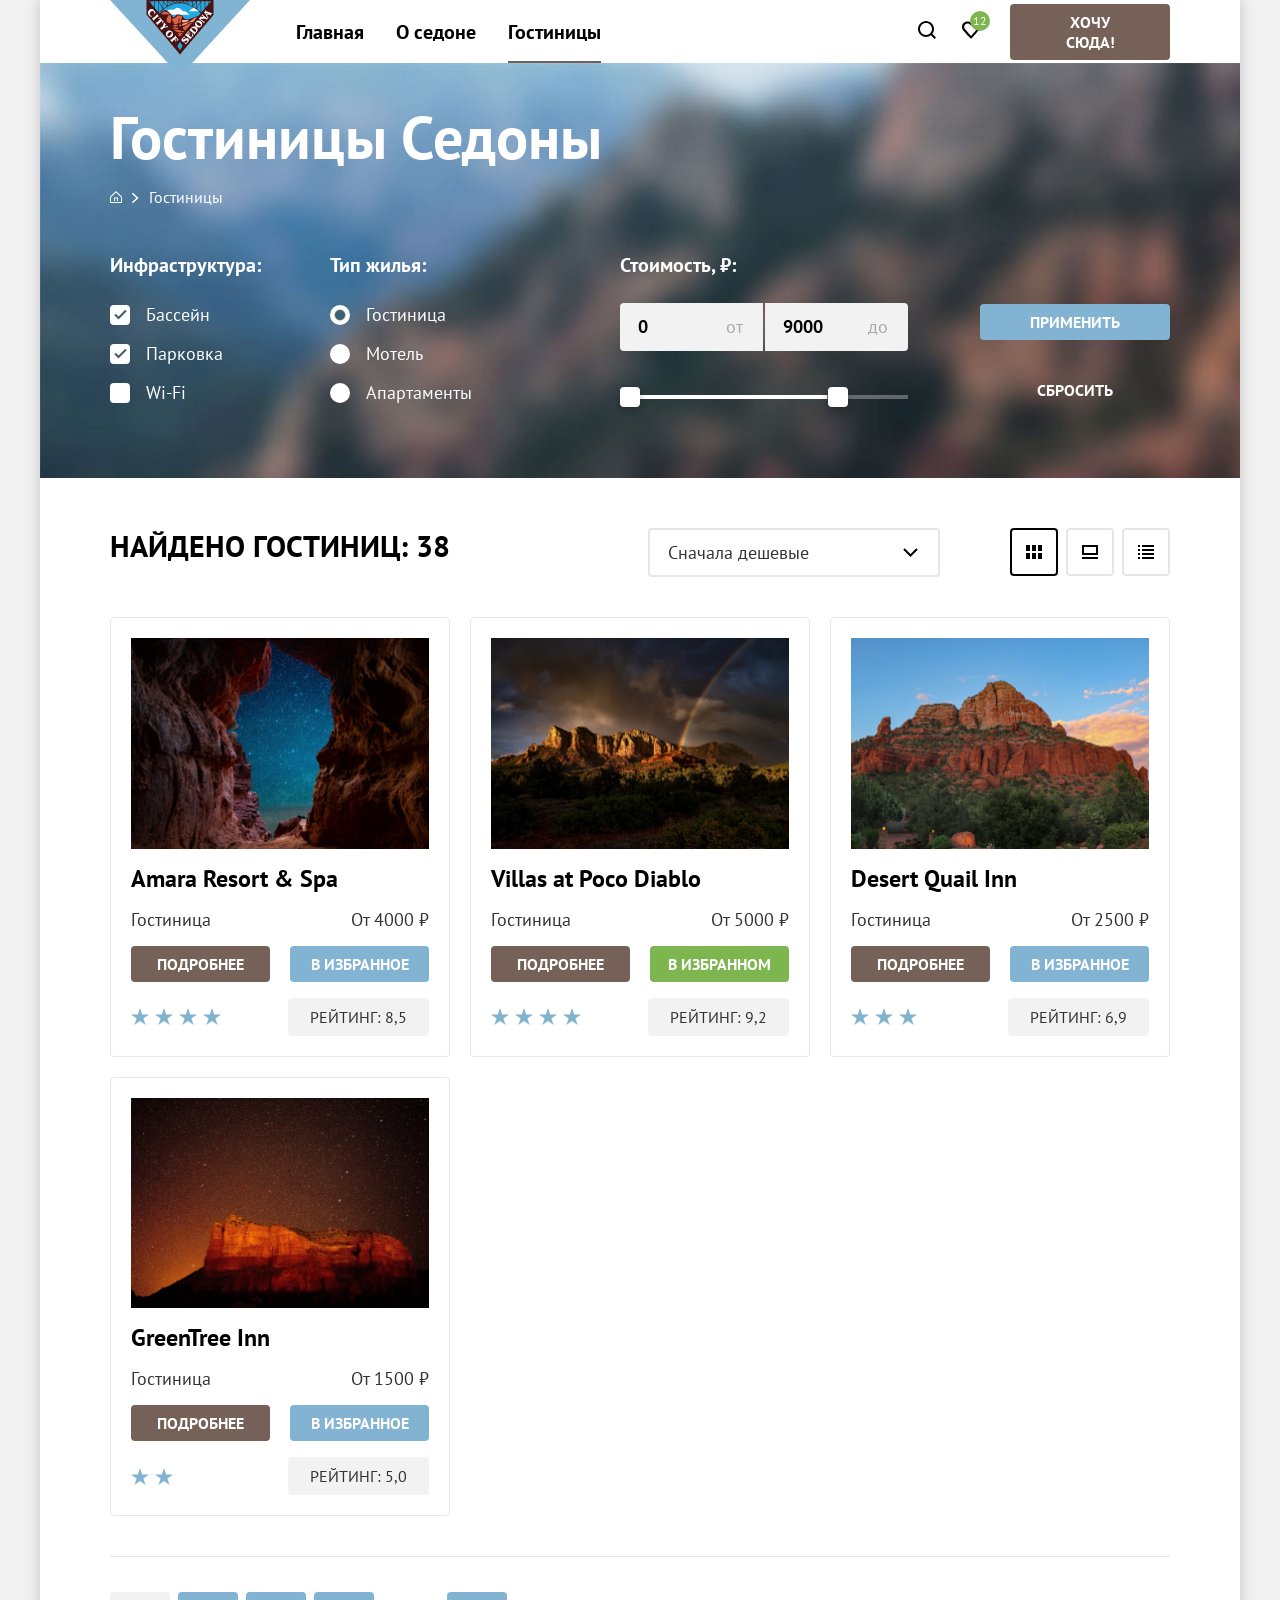
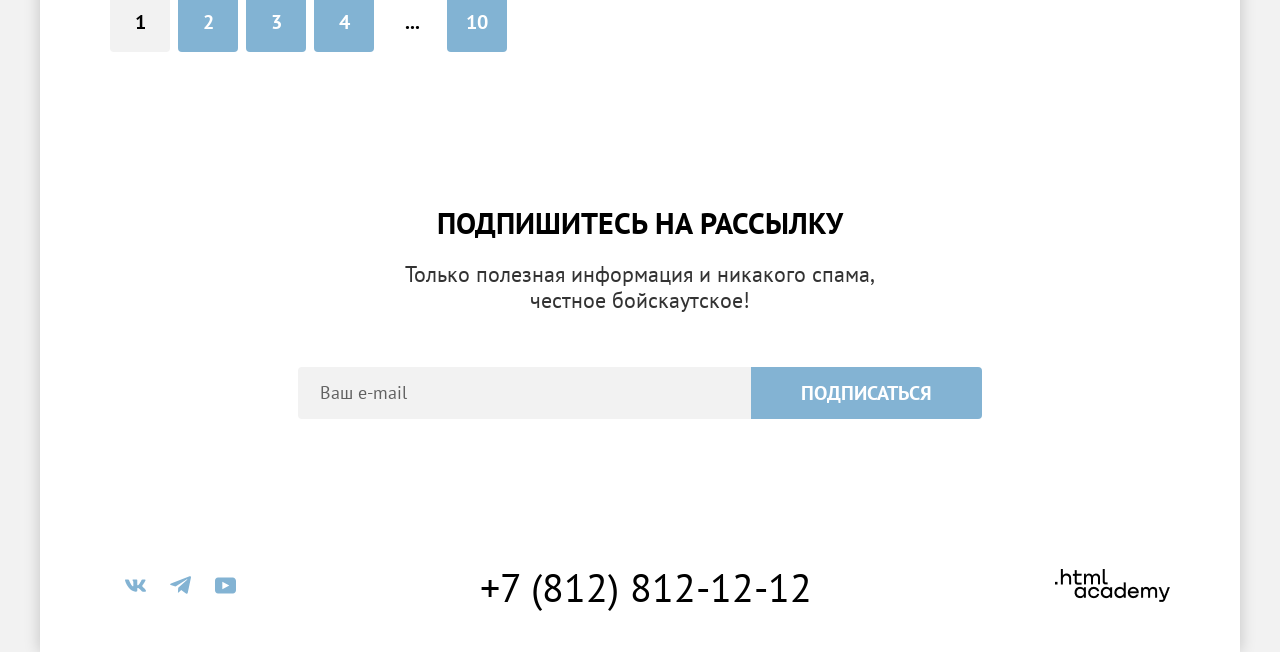
==== catalog.html @ d076a075 "Merge pull request #1 from Morzpx/master" ====
<!DOCTYPE html>
<html lang="ru">
<head>
    <meta charset="utf-8">
    <link rel="stylesheet" href="assets/css/main.css">
    <link rel="stylesheet" href="assets/css/pages/catalog.css">
    <link rel="apple-touch-icon" sizes="57x57" href="assets/images/favicon/apple-icon-57x57.png">
    <link rel="apple-touch-icon" sizes="60x60" href="assets/images/favicon/apple-icon-60x60.png">
    <link rel="apple-touch-icon" sizes="72x72" href="assets/images/favicon/apple-icon-72x72.png">
    <link rel="apple-touch-icon" sizes="76x76" href="assets/images/favicon/apple-icon-76x76.png">
    <link rel="apple-touch-icon" sizes="114x114" href="assets/images/favicon/apple-icon-114x114.png">
    <link rel="apple-touch-icon" sizes="120x120" href="assets/images/favicon/apple-icon-120x120.png">
    <link rel="apple-touch-icon" sizes="144x144" href="assets/images/favicon/apple-icon-144x144.png">
    <link rel="apple-touch-icon" sizes="152x152" href="assets/images/favicon/apple-icon-152x152.png">
    <link rel="apple-touch-icon" sizes="180x180" href="assets/images/favicon/apple-icon-180x180.png">
    <link rel="icon" type="image/png" sizes="192x192" href="assets/images/favicon/android-icon-192x192.png">
    <link rel="icon" type="image/png" sizes="32x32" href="assets/images/favicon/favicon-32x32.png">
    <link rel="icon" type="image/png" sizes="96x96" href="assets/images/favicon/favicon-96x96.png">
    <link rel="icon" type="image/png" sizes="16x16" href="assets/images/favicon/favicon-16x16.png">
    <link rel="icon" href="assets/images/favicon/favicon.ico" sizes="any">
    <link rel="manifest" href="assets/images/favicon/manifest.json">
    <meta name="msapplication-TileColor" content="#ffffff">
    <meta name="msapplication-config" content="assets/images/favicon/browserconfig.xml">
    <meta name="msapplication-TileImage" content="assets/images/favicon/ms-icon-144x144.png">
    <meta name="theme-color" content="#ffffff">
    <title>HTML Academy: Седона — Гостиницы</title>
</head>
<body>


<div class="global-wrapper">
    <header data-test="header">
        <div class="top-menu">
            <a class="top-menu__logo" href="index.html">
                <img src="assets/images/logo.png" alt="Логотип Седона">
            </a>
            <nav class="menu__list">
                <a href="index.html" class="menu__list-item">Главная</a>
                <a href="#" class="menu__list-item">О седоне</a>
                <a href="catalog.html" class="menu__list-item is-active">Гостиницы</a>
            </nav>
            <div class="top-menu__action">
                <div class="top-menu__action-items">
                    <div class="top-menu__action-search action-button">
                        <svg class="icon">
                            <use xlink:href="#search"></use>
                        </svg>
                    </div>
                    <div class="top-menu__action-favorite action-button">
                        <div class="favorite-count">12</div>
                        <svg class="icon">
                            <use xlink:href="#heart"></use>
                        </svg>
                    </div>
                </div>

                <label class="button top-menu__action-button" for="search-modal">Хочу сюда!</label>
            </div>
        </div>
    </header>

    <main class="catalog">
        <div class="inner-header">
            <h1 class="title h2">Гостиницы Седоны</h1>
            <ul class="breadcrumbs">
                <li class="breadcrumbs__item">
                    <a class="breadcrumbs__link" href="index.html">
                        <svg class="icon">
                            <use xlink:href="#home"></use>
                        </svg>
                    </a>
                </li>
                <li class="breadcrumbs__item">
                    <span class="breadcrumbs__current">Гостиницы</span>
                </li>
            </ul>
            <form class="catalog__filter" action="#" method="get" data-test="filter">
                <fieldset class="filter__group">
                    <legend class="filter__title">Инфраструктура:</legend>
                    <ul class="filter__list">
                        <li class="filter__item">
                            <label class="control">
                                <input class="control__input" type="checkbox" name="infrastructure" value="pool" checked>
                                <span class="control__label">Бассейн</span>
                            </label>
                        </li>
                        <li class="filter__item">
                            <label class="control">
                                <input class="control__input" type="checkbox" name="infrastructure" value="parking" checked>
                                <span class="control__label">Парковка</span>
                            </label>
                        </li>
                        <li class="filter__item">
                            <label class="control">
                                <input class="control__input" type="checkbox" name="infrastructure" value="wifi">
                                <span class="control__label">Wi-Fi</span>
                            </label>
                        </li>
                    </ul>
                </fieldset>
                <fieldset class="filter__group">
                    <legend class="filter__title">Тип жилья:</legend>
                    <ul class="filter__list">
                        <li class="filter__item">
                            <label class="control">
                                <input class="control__input" type="radio" name="housing" value="hotel" checked>
                                <span class="control__label">Гостиница</span>
                            </label>
                        </li>
                        <li class="filter__item">
                            <label class="control">
                                <input class="control__input" type="radio" name="housing" value="motel">
                                <span class="control__label">Мотель</span>
                            </label>
                        </li>
                        <li class="filter__item">
                            <label class="control">
                                <input class="control__input" type="radio" name="housing" value="apartment">
                                <span class="control__label">Апартаменты</span>
                            </label>
                        </li>
                    </ul>
                </fieldset>

                <fieldset class="filter__group filter__group--price">
                    <legend class="filter__title">Стоимость, ₽:</legend>
                    <div class="price">
                        <label class="price__field">
                            <input class="price__input" type="number" name="price-min" value="0" aria-label="Минимальная цена">
                            <span class="price__unit">от</span>
                        </label>
                        <label class="price__field">
                            <input class="price__input" type="number" name="price-max" value="9000" aria-label="Максимальная цена">
                            <span class="price__unit">до</span>
                        </label>
                    </div>
                    <div class="range">
                        <div class="range__scale">
                            <div class="range__bar"></div>
                        </div>
                        <button class="range__toggle range__toggle--min" type="button" aria-label="Минимальная цена"></button>
                        <button class="range__toggle range__toggle--max" type="button" aria-label="Максимальная цена"></button>
                    </div>
                </fieldset>

                <div class="filter__buttons">
                    <button class="button filter__submit" type="submit">Применить</button>
                    <button class="button filter__reset" type="reset">Сбросить</button>
                </div>
            </form>
        </div>

        <div class="catalog__content">
            <div class="catalog__sorting">
                <h2 class="catalog__total">Найдено гостиниц: 38</h2>

                <select class="sorting__select" name="sort" aria-label="Сортировка гостиниц">
                    <option value="cheap" selected>Сначала дешевые</option>
                    <option value="expensive">Сначала дорогие</option>
                </select>

                <div class="view-modes">
                    <a class="view-modes__link is-active" href="#" aria-label="Плиткой">
                        <svg class="icon">
                            <use xlink:href="#view-grid"></use>
                        </svg>
                    </a>
                    <a class="view-modes__link" href="#" aria-label="Крупными карточками">
                        <svg class="icon">
                            <use xlink:href="#view-card"></use>
                        </svg>
                    </a>
                    <a class="view-modes__link" href="#" aria-label="Списком">
                        <svg class="icon">
                            <use xlink:href="#view-list"></use>
                        </svg>
                    </a>
                </div>
            </div>
            <div class="catalog__grid" data-test="catalog">
                <div class="hotel-card">
                    <a class="hotel-card__image" href="#">
                        <img src="assets/images/hotel-1.jpg" width="300" height="212" alt="Amara Resort &amp; Spa">
                    </a>
                    <a class="hotel-card__title" href="#">Amara Resort &amp; Spa</a>
                    <div class="hotel-card__row">
                        <span class="hotel-card__type">Гостиница</span>
                        <span class="hotel-card__price">От 4000 ₽</span>
                    </div>
                    <div class="hotel-card__row hotel-card__row--buttons">
                        <a class="button hotel-card__more" href="#">Подробнее</a>
                        <a class="button hotel-card__favorite" href="#">В избранное</a>
                    </div>
                    <div class="hotel-card__row">
                        <div class="stars">
                            <svg class="icon"><use xlink:href="#star"></use></svg>
                            <svg class="icon"><use xlink:href="#star"></use></svg>
                            <svg class="icon"><use xlink:href="#star"></use></svg>
                            <svg class="icon"><use xlink:href="#star"></use></svg>
                        </div>
                        <div class="hotel-card__rating">Рейтинг: 8,5</div>
                    </div>
                </div>

                <div class="hotel-card">
                    <a class="hotel-card__image" href="#">
                        <img src="assets/images/hotel-2.jpg" width="300" height="212" alt="Villas at Poco Diablo">
                    </a>
                    <a class="hotel-card__title" href="#">Villas at Poco Diablo</a>
                    <div class="hotel-card__row">
                        <span class="hotel-card__type">Гостиница</span>
                        <span class="hotel-card__price">От 5000 ₽</span>
                    </div>
                    <div class="hotel-card__row hotel-card__row--buttons">
                        <a class="button hotel-card__more" href="#">Подробнее</a>
                        <a class="button hotel-card__favorite is-active" href="#">В избранном</a>
                    </div>
                    <div class="hotel-card__row">
                        <div class="stars">
                            <svg class="icon"><use xlink:href="#star"></use></svg>
                            <svg class="icon"><use xlink:href="#star"></use></svg>
                            <svg class="icon"><use xlink:href="#star"></use></svg>
                            <svg class="icon"><use xlink:href="#star"></use></svg>
                        </div>
                        <div class="hotel-card__rating">Рейтинг: 9,2</div>
                    </div>
                </div>

                <div class="hotel-card">
                    <a class="hotel-card__image" href="#">
                        <img src="assets/images/hotel-3.jpg" width="300" height="212" alt="Desert Quail Inn">
                    </a>
                    <a class="hotel-card__title" href="#">Desert Quail Inn</a>
                    <div class="hotel-card__row">
                        <span class="hotel-card__type">Гостиница</span>
                        <span class="hotel-card__price">От 2500 ₽</span>
                    </div>
                    <div class="hotel-card__row hotel-card__row--buttons">
                        <a class="button hotel-card__more" href="#">Подробнее</a>
                        <a class="button hotel-card__favorite" href="#">В избранное</a>
                    </div>
                    <div class="hotel-card__row">
                        <div class="stars">
                            <svg class="icon"><use xlink:href="#star"></use></svg>
                            <svg class="icon"><use xlink:href="#star"></use></svg>
                            <svg class="icon"><use xlink:href="#star"></use></svg>
                        </div>
                        <div class="hotel-card__rating">Рейтинг: 6,9</div>
                    </div>
                </div>

                <div class="hotel-card">
                    <a class="hotel-card__image" href="#">
                        <img src="assets/images/hotel-4.jpg" width="300" height="212" alt="GreenTree Inn">
                    </a>
                    <a class="hotel-card__title" href="#">GreenTree Inn</a>
                    <div class="hotel-card__row">
                        <span class="hotel-card__type">Гостиница</span>
                        <span class="hotel-card__price">От 1500 ₽</span>
                    </div>
                    <div class="hotel-card__row hotel-card__row--buttons">
                        <a class="button hotel-card__more" href="#">Подробнее</a>
                        <a class="button hotel-card__favorite" href="#">В избранное</a>
                    </div>
                    <div class="hotel-card__row">
                        <div class="stars">
                            <svg class="icon"><use xlink:href="#star"></use></svg>
                            <svg class="icon"><use xlink:href="#star"></use></svg>
                        </div>
                        <div class="hotel-card__rating">Рейтинг: 5,0</div>
                    </div>
                </div>
            </div>

            <div class="pagination">
                <a class="pagination__link is-active" href="#">1</a>
                <a class="pagination__link" href="#">2</a>
                <a class="pagination__link" href="#">3</a>
                <a class="pagination__link" href="#">4</a>
                <span class="pagination__more">...</span>
                <a class="pagination__link" href="#">10</a>
            </div>
        </div>
    </main>

    <div class="callback-form__container light" data-test="subscribe">
        <div class="p__heading">
            <div class="title h2">Подпишитесь на рассылку</div>
            <div class="sub">Только полезная информация и никакого спама, честное бойскаутское!</div>
        </div>
        <div class="callback-form">
            <form class="form" action="#" method="post">
                <input class="form__input" type="email" name="email" placeholder="Ваш e-mail" aria-label="Ваш e-mail" required>
                <button class="button form__button" type="submit">Подписаться</button>
            </form>
        </div>
    </div>

    <footer class="footer" data-test="footer">
        <div class="socials">
            <a href="https://vk.com/htmlacademy" target="_blank" rel="nofollow" class="socials__link">
                <svg class="icon">
                    <use xlink:href="#vk"></use>
                </svg>
            </a>
            <a href="https://t.me/htmlacademy " target="_blank" rel="nofollow" class="socials__link">
                <svg class="icon">
                    <use xlink:href="#telegram"></use>
                </svg>
            </a>
            <a href="https://www.youtube.com/user/htmlacademyru" target="_blank" rel="nofollow" class="socials__link">
                <svg class="icon">
                    <use xlink:href="#youtube"></use>
                </svg>
            </a>
        </div>
        <div class="phone__box">
            <a href="tel:+78128121212" class="phone">+7 (812) 812-12-12</a>
        </div>

        <a href="https://htmlacademy.ru/" target="_blank" class="logo-htmlAcademy">
            <img src="assets/images/HTMLAcademy.png" alt="HTML Academy">
        </a>
    </footer>
</div>



<svg width="0" height="0" class="hidden">
    <symbol xmlns="http://www.w3.org/2000/svg" viewBox="0 0 18 17" id="heart">
        <path d="M8.9 17C8.6 17 8.3 16.9 8.1 16.6C2.7 10.5 1.4 9.1 1.1 8.7C0.4 7.8 0 6.6 0 5.4C0 2.4 2.4 0 5.5 0C6.8 0 8 0.5 9 1.3C10 0.5 11.3 0 12.5 0C15.5 0 18 2.4 18 5.4C18 6.7 17.5 7.9 16.7 8.8L9.7 16.7C9.5 16.9 9.3 17 8.9 17ZM2.9 7.5C3.2 7.9 6.4 11.5 9 14.4L15.2 7.4C15.7 6.9 15.9 6.2 15.9 5.4C15.9 3.6 14.4 2.1 12.6 2.1C11.6 2.1 10.6 2.6 9.9 3.4C9.6 3.7 9.3 3.8 9 3.8C8.7 3.8 8.4 3.6 8.2 3.4C7.5 2.6 6.5 2.1 5.5 2.1C3.7 2.1 2.2 3.6 2.2 5.4C2.1 6.3 2.5 7 2.9 7.5C2.8 7.5 2.8 7.5 2.9 7.5Z"></path>
    </symbol>
    <symbol xmlns="http://www.w3.org/2000/svg" viewBox="0 0 18 18" id="search">
        <path d="M18 16.5083L14.3 12.8287C15.3 11.5359 16 9.8453 16 7.9558C16 3.58011 12.4 0 8 0C3.6 0 0 3.67956 0 8.05525C0 12.4309 3.6 16.011 8 16.011C9.8 16.011 11.5 15.4144 12.9 14.3204L16.6 18L18 16.5083ZM8 14.0221C4.7 14.0221 2 11.337 2 8.05525C2 4.77348 4.7 2.0884 8 2.0884C11.3 2.0884 14 4.77348 14 8.05525C14 11.337 11.3 14.0221 8 14.0221Z"></path>
    </symbol>
    <symbol xmlns="http://www.w3.org/2000/svg" viewBox="0 0 24 14" id="vk">
        <path fill-rule="evenodd" clip-rule="evenodd" d="M23.45 0.948C23.616 0.402 23.45 0 22.655 0H20.03C19.362 0 19.054 0.347 18.887 0.73C18.887 0.73 17.552 3.926 15.661 6.002C15.049 6.604 14.771 6.795 14.437 6.795C14.27 6.795 14.019 6.604 14.019 6.057V0.948C14.019 0.292 13.835 0 13.279 0H9.151C8.734 0 8.483 0.304 8.483 0.593C8.483 1.214 9.429 1.358 9.526 3.106V6.904C9.526 7.737 9.373 7.888 9.039 7.888C8.149 7.888 5.984 4.677 4.699 1.003C4.45 0.288 4.198 0 3.527 0H0.9C0.15 0 0 0.347 0 0.73C0 1.412 0.89 4.8 4.145 9.281C6.315 12.341 9.37 14 12.153 14C13.822 14 14.028 13.632 14.028 12.997V10.684C14.028 9.947 14.186 9.8 14.715 9.8C15.105 9.8 15.772 9.992 17.33 11.467C19.11 13.216 19.403 14 20.405 14H23.03C23.78 14 24.156 13.632 23.94 12.904C23.702 12.18 22.852 11.129 21.725 9.882C21.113 9.172 20.195 8.407 19.916 8.024C19.527 7.533 19.638 7.314 19.916 6.877C19.916 6.877 23.116 2.451 23.449 0.948H23.45Z"></path>
    </symbol>
    <symbol xmlns="http://www.w3.org/2000/svg" viewBox="0 0 18 16" id="telegram">
        <path d="M16.785 0.0992597L0.840489 6.24776C-0.247661 6.68481 -0.241365 7.29184 0.640845 7.56253L4.73445 8.83953L14.2058 2.8637C14.6537 2.59121 15.0629 2.7378 14.7265 3.03636L7.05283 9.96185H7.05103L7.05283 9.96275L6.77045 14.1823C7.18413 14.1823 7.36669 13.9925 7.59871 13.7686L9.58705 11.8351L13.7229 14.89C14.4855 15.31 15.0332 15.0941 15.2229 14.1841L17.9379 1.38885C18.2158 0.274623 17.5126 -0.229883 16.785 0.0992597Z"></path>
    </symbol>
    <symbol xmlns="http://www.w3.org/2000/svg" viewBox="0 0 22 17" id="youtube">
        <path d="M18.607 0H3.17413C1.31343 0 0 1.59375 0 3.4V13.4937C0 15.4062 1.31343 17 3.17413 17H18.8259C20.4677 17 22 15.4062 22 13.6V3.4C21.7811 1.59375 20.4677 0 18.607 0ZM7.66169 12.5375V4.4625L14.995 8.5L7.66169 12.5375Z"></path>
    </symbol>
    <symbol xmlns="http://www.w3.org/2000/svg" viewBox="0 0 12 12" id="home">
        <path d="M6 0L0 5.80006V12.0001H12V5.80006L6 0ZM11 11.0001H1V6.20005L6 1.4L11 6.20005V11.0001Z"></path>
        <path d="M4 10.0001H5V7.50005H7V10.0001H8V6.50005H4V10.0001Z"></path>
    </symbol>
    <symbol xmlns="http://www.w3.org/2000/svg" viewBox="0 0 7 10" id="arrow-right">
        <path d="M6.11167 4.4375L1.36167 0.1875C1.11167 -0.0625 0.611674 -0.0625 0.236674 0.1875C-0.138326 0.4375 -0.0133261 0.9375 0.236674 1.1875L4.36167 4.9375L0.361674 8.6875C0.111674 8.9375 0.111674 9.4375 0.361674 9.6875C0.361674 9.8125 0.736674 9.9375 0.861674 9.9375C0.986674 9.9375 1.23667 9.8125 1.36167 9.6875L6.11167 5.4375C6.48667 5.1875 6.48667 4.6875 6.11167 4.4375Z"></path>
    </symbol>
    <symbol fill="none" xmlns="http://www.w3.org/2000/svg" viewBox="0 0 16 14" id="view-card">
        <path d="M16 12H0V14H16V12Z" fill="black"></path>
        <path d="M14 2V8H2V2H14ZM16 0H0V10H16V0Z" fill="black"></path>
    </symbol>
    <symbol fill="none" xmlns="http://www.w3.org/2000/svg" viewBox="0 0 16 14" id="view-grid">
        <path d="M4 0H0V6H4V0Z" fill="black"></path>
        <path d="M16 0H12V6H16V0Z" fill="black"></path>
        <path d="M10 0H6V6H10V0Z" fill="black"></path>
        <path d="M4 8H0V14H4V8Z" fill="black"></path>
        <path d="M16 8H12V14H16V8Z" fill="black"></path>
        <path d="M10 8H6V14H10V8Z" fill="black"></path>
    </symbol>
    <symbol fill="none" xmlns="http://www.w3.org/2000/svg" viewBox="0 0 16 14" id="view-list">
        <path d="M2 0H0V2H2V0Z" fill="black"></path>
        <path d="M16 0H4V2H16V0Z" fill="black"></path>
        <path d="M2 4H0V6H2V4Z" fill="black"></path>
        <path d="M16 4H4V6H16V4Z" fill="black"></path>
        <path d="M2 8H0V10H2V8Z" fill="black"></path>
        <path d="M16 8H4V10H16V8Z" fill="black"></path>
        <path d="M2 12H0V14H2V12Z" fill="black"></path>
        <path d="M16 12H4V14H16V12Z" fill="black"></path>
    </symbol>
    <symbol xmlns="http://www.w3.org/2000/svg" viewBox="0 0 18 17" id="star">
        <path d="M9 0L11.1 6.5H18L12.4 10.5L14.6 17L9 13L3.4 17L5.6 10.5L0 6.5H6.9L9 0Z"></path>
    </symbol>
    <symbol xmlns="http://www.w3.org/2000/svg" viewBox="0 0 16 15" id="calendar">
        <path d="M5.75 10C6.05 10 6.25 9.8 6.25 9.5C6.25 9.2 6.05 9 5.75 9C5.45 9 5.25 9.2 5.25 9.5C5.25 9.8 5.45 10 5.75 10Z" ></path>
        <path d="M15 2H13V0H12V2H4V0H3V2H1C0.4 2 0 2.4 0 3V14C0 14.5 0.4 15 1 15H15C15.5 15 16 14.5 16 14V3C16 2.4 15.5 2 15 2ZM15 14H1V7H15V14ZM1 6V3H3V5H4V3H12V5H13V3H15V6H1Z"></path>
        <path d="M8 10C8.3 10 8.5 9.8 8.5 9.5C8.5 9.2 8.3 9 8 9C7.7 9 7.5 9.2 7.5 9.5C7.5 9.8 7.7 10 8 10Z" fill="black"></path>
        <path d="M10.25 10C10.55 10 10.75 9.8 10.75 9.5C10.75 9.2 10.55 9 10.25 9C9.95 9 9.75 9.2 9.75 9.5C9.75 9.8 9.95 10 10.25 10Z"></path>
        <path d="M5.75 11C5.45 11 5.25 11.2 5.25 11.5C5.25 11.8 5.45 12 5.75 12C6.05 12 6.25 11.8 6.25 11.5C6.25 11.2 6.05 11 5.75 11Z" fill="black"></path>
        <path d="M3.5 10C3.8 10 4 9.8 4 9.5C4 9.2 3.8 9 3.5 9C3.2 9 3 9.2 3 9.5C3 9.8 3.2 10 3.5 10Z"></path>
        <path d="M3.5 11C3.2 11 3 11.2 3 11.5C3 11.8 3.2 12 3.5 12C3.8 12 4 11.8 4 11.5C4 11.2 3.8 11 3.5 11Z"></path>
        <path d="M8 11C7.7 11 7.5 11.2 7.5 11.5C7.5 11.8 7.7 12 8 12C8.3 12 8.5 11.8 8.5 11.5C8.5 11.2 8.3 11 8 11Z"></path>
        <path d="M10.25 11C9.95 11 9.75 11.2 9.75 11.5C9.75 11.8 9.95 12 10.25 12C10.55 12 10.75 11.8 10.75 11.5C10.75 11.2 10.55 11 10.25 11Z"></path>
        <path d="M12.5 10C12.8 10 13 9.8 13 9.5C13 9.2 12.8 9 12.5 9C12.2 9 12 9.2 12 9.5C12 9.8 12.2 10 12.5 10Z"></path>
        <path d="M12.5 11C12.2 11 12 11.2 12 11.5C12 11.8 12.2 12 12.5 12C12.8 12 13 11.8 13 11.5C13 11.2 12.8 11 12.5 11Z"></path>
    </symbol>
</svg>


</body>
</html>
---- assets/css/main.css ----
@import "base/layout.css";
@import "fonts/font.css";
@import "components/modal.css";

.global-wrapper {
    max-width: 1200px;
    margin: 0 auto;
    min-height: 100vh;
    background: #ffffff;
    box-shadow: 0 0 15px 0 rgba(0, 0, 0, 0.2);
}
.top-menu {
    display: flex;
    gap: 46px;
    padding: 0 70px;
    position: relative;
    z-index: 50;
    & .top-menu__logo {
        margin-bottom: -10px;
        & img {
            width: 140px;
            height: 70px;
        }
    }
    & .menu__list {
        display: flex;
        align-items: stretch;
        gap: 15px 32px;
        flex-wrap: wrap;
        & .menu__list-item {
            display: flex;
            align-items: center;
            font-size: 20px;
            line-height: 24px;
            font-weight: bold;
            color: #000;
            text-decoration: none;
            position: relative;
            transition: 200ms;
            &:is(:hover) {
                color: #00000091;
            } &:is(:active) {
                color: #ddd;
            }
            &:is(:focus-visible) {
                color: #8098a7;
            }
            &::after {
                --active-line: #adafa7;
                content: '';
                position: absolute;
                bottom: 0;
                left: 0;
                width: 100%;
                height: 2px;
                background: var(--active-line);
                transform: scaleX(0);
                transform-origin: center;
                transition: transform 400ms ease, background-color 400ms ease;
            }
            &:hover::after {
                transform: scaleX(1);
            }
            &.is-active::after {
                --active-line: #756157;
                transform: scaleX(1);
            }
        }
    }
    & .top-menu__action {
        display: flex;
        align-items: center;
        gap: 30px;
        margin-left: auto;
        min-width: 252px;
        & .icon {
            --icon-size: 18px;
        }
        & .top-menu__action-items {
            display: flex;
            align-items: center;
            gap: 26px;
            & .top-menu__action-search {}
            & .top-menu__action-favorite {
                position: relative;
                .favorite-count {
                    --size: 20px;
                    --font-ratio: 1.6667;
                    --position: -10px;
                    position: absolute;
                    top: var(--position);
                    right: var(--position);
                    display: flex;
                    justify-content: center;
                    align-items: center;
                    width: var(--size);
                    height: var(--size);
                    color: #ffffff;
                    background: #7DB54F;
                    border-radius: 100%;
                    font-size: calc(var(--size) / var(--font-ratio));
                    line-height: 10px;
                    font-weight: 400;
                }
                & .icon {
                    cursor: pointer;
                }
            }
        }

        & .top-menu__action-button {
            max-width: 160px;
        }
    }
}

.callback-form__container {
    position: relative;
    padding: 103px 0;
    background-image: url(../images/subscribe.jpg);
    background-repeat: no-repeat;
    background-size: cover;
    & .p__heading {
        position: relative;
        text-align: center;
        max-width: 475px;
        margin: 0 auto 54px;
        .title {
            text-transform: uppercase;
            color: #ffffff;
            margin-bottom: 20px;
        }
        .sub {
            font-size: 22px;
            line-height: 26px;
            font-weight: 400;
            color: #ffffff;
        }
    }
    .callback-form {
        position: relative;
        & .form {
            display: flex;
            max-width: 684px;
            margin: 0 auto;
            & .form__input {
                flex-grow: 1;
                min-width: 0;
                background: #f2f2f2;
                border: none;
                border-radius: 4px 0 0 4px;
                padding: 14px 22px;
                font-family: inherit;
                font-size: 18px;
                line-height: 24px;
                color: #000;
                transition: background 200ms ease;
                outline: none;
                &::placeholder {
                    color: rgba(0, 0, 0, 0.6);
                }
                &:is(:hover) {
                    background: #e6e6e6;
                }
                &:is(:focus-visible) {
                   /* outline: 3px solid #83b3d3;
                    outline-offset: -3px; */
                }
            }
            & .form__button {
                --bg: #83b3d3;
                --padding: 8px 50px;
                --font-size: 20px;
                --line-height: 36px;
                border: none;
                border-radius: 0 4px 4px 0;
                justify-content: center;
            }
        }
    }
    /* светлый вариант блока — используется на странице каталога */
    &.light {
        background-image: none;
        background-color: #ffffff;
        & .p__heading {
            .title {
                color: #000000;
            }
            .sub {
                color: #333333;
            }
        }
    }
}

.footer {
    padding: 45px 70px 45px 85px;
    display: grid;
    grid-template-columns: auto 1fr auto;
    align-items: center;
    gap: 41px;
    & .socials {
        display: flex;
        gap: 0 24px;
        align-items: center;
        max-width: 120px;
        flex-wrap: wrap;
        .socials__link {
            --icon-color: #83B3D3;
            text-decoration: none;
            transition: 200ms;
            .icon {
                --icon-size: 21px;
                fill: var(--icon-color);
            }
            &:is(:hover) {
                .icon{
                    fill: color-mix(in srgb, var(--icon-color) 90%, #000);
                }
            }
            &:is(:active) {
                .icon{
                    fill: color-mix(in srgb, var(--icon-color) 80%, #000);
                }
            }
        }
    }
    & .phone__box {
        display: flex;
        justify-content: center;
        flex-direction: column;
        flex-wrap: wrap;
        .phone {
            text-decoration: none;
            text-align: center;
            font-size: 40px;
            line-height: 1em;
            font-weight: 400;
            color: #000000;
            transition: 200ms;
            &:hover {
                color: #756157;
            }
            &:active {
                color: #756157;
                opacity: .3;
            }
        }
    }

    & .logo-htmlAcademy {
        text-decoration: none;

        img {
            transition: 200ms;
        }
        &:is(:hover) {
            img {
                filter: drop-shadow(2px 5px 5px #6a6666);
            }
        }
    }
}
---- assets/css/pages/catalog.css ----
.catalog {
    & .inner-header {
        padding: 35px 70px 70px;
        background-color: #82B3D3;
        color: #ffffff;
        background-image: url(../../images/catalog-bg.png);
        background-repeat: no-repeat;
        background-size: cover;
        & .breadcrumbs {
            display: flex;
            align-items: center;
            gap: 10px;
            margin-bottom: 45px;
            padding: 0;
            list-style: none;
            font-size: 16px;
            line-height: 21px;
            margin-top: 11px;
            & .breadcrumbs__item {
                display: flex;
                align-items: center;
                gap: 10px;
                &:not(:first-child)::before {
                    content: url(../../images/arrow-right.svg);
                }
                & .breadcrumbs__link {
                    color: #ffffff;
                    text-decoration: none;
                    transition: 200ms;
                    .icon {
                        --icon-size: 12px;
                        fill: #ffffff;
                    }
                    &:is(:hover) {
                        color: rgba(255, 255, 255, 0.6);
                    }
                }
                & .breadcrumbs__current {
                    font-size: 16px;
                    line-height: 21px;
                    font-weight: 400;
                    color: #ffffff;
                }
            }
        }
        & .title {
            font-size: 60px;
            line-height: 78px;
            font-weight: bold;
            margin-bottom: 8px;
            margin-top: 0;
        }
        & .sub {
            font-size: 22px;
            line-height: 26px;
            font-weight: 400;
        }
    }

    & .catalog__content {
        padding: 50px 70px;
        min-height: 200px;
    }
}

.catalog__sorting {
    display: flex;
    flex-wrap: wrap;
    align-items: flex-start;
    gap: 70px;
    padding-bottom: 40px;

    & .catalog__total {
        flex: 1 1 auto;
        min-width: 0;
        margin: 0 auto 0 0;
        overflow-wrap: anywhere;
        font-size: 30px;
        line-height: 36px;
        font-weight: bold;
        text-transform: uppercase;
        color: #000000;
    }

    & .sorting__select {
        appearance: none;
        box-sizing: border-box;
        flex: 0 1 292px;
        width: 292px;
        padding: 12px 50px 12px 18px;
        background-color: #ffffff;
        background-image: url("data:image/svg+xml,%3Csvg xmlns='http://www.w3.org/2000/svg' width='15' height='9' viewBox='0 0 15 9'%3E%3Cpath d='M1,1L7.5,7.5L14,1' fill='none' stroke='%23000000' stroke-width='2'/%3E%3C/svg%3E");
        background-repeat: no-repeat;
        background-position: right 20px center;
        border: 2px solid #e6e6e6;
        border-radius: 4px;
        outline: none;
        font-size: 18px;
        line-height: 21px;
        font-weight: 400;
        color: #333333;
        cursor: pointer;
        transition: 200ms;

        &:is(:hover) {
            border-color: #68a2ca;
        }

        &:is(:focus-visible) {
            border-color: #68a2ca;
        }

        &:disabled {
            border-color: rgba(0, 0, 0, 0.3);
            color: rgba(0, 0, 0, 0.3);
            cursor: default;
        }
    }
}

.view-modes {
    display: flex;
    align-items: center;
    gap: 8px;
    flex-wrap: wrap;
    max-width: 160px;

    & .view-modes__link {
        --size: 48px;
        --border-color: #e5e5e5;
        --border-color-hover: #83b3d3;
        --border-color-focus: #68a2ca;
        --border-color-active: #000000;
        display: flex;
        justify-content: center;
        align-items: center;
        box-sizing: border-box;
        width: var(--size);
        height: var(--size);
        border: 2px solid var(--border-color);
        border-radius: 4px;
        transition: border-color 200ms;

        & .icon {
            --icon-size: 16px;
            fill: #000000;
        }

        &:hover {
            --border-color: var(--border-color-hover);
        }

        &:focus-visible {
            --border-color: var(--border-color-focus);
            outline: none;
        }

        &:active {
            --border-color: var(--border-color-active);
        }

        &.is-active {
            --border-color: #000000;
        }
    }
}

.catalog__filter {
    --gap: 70px;
    display: flex;
    flex-wrap: wrap;
    align-items: flex-start;
    column-gap: var(--gap);
    row-gap: 40px;
    color: #ffffff;

    & .filter__group {
        flex: 0 0 150px;
        min-width: 0;
        margin: 0;
        padding: 0;
        border: none;
    }

    & .filter__group--price {
        flex-basis: 288px;
        margin-left: var(--gap);
        margin-right: calc(-1 * var(--gap));
    }

    & .filter__title {
        padding: 0;
        margin-bottom: 26px;
        font-size: 20px;
        line-height: 24px;
        font-weight: bold;
    }

    & .filter__list {
        display: flex;
        flex-direction: column;
        gap: 16px;
        margin: 0;
        padding: 0;
        list-style: none;
    }

    & .filter__buttons {
        display: flex;
        flex-direction: column;
        align-items: center;
        gap: 32px;
        flex: 0 0 auto;
        max-width: 191px;
        margin-left: auto;
        padding-top: 51px;
    }
}

.control {
    display: flex;
    align-items: center;
    gap: 16px;
    cursor: pointer;

    & .control__input {
        --size: 20px;
        appearance: none;
        flex-shrink: 0;
        width: var(--size);
        height: var(--size);
        margin: 0;
        background-color: #ffffff;
        background-repeat: no-repeat;
        background-position: center;
        border: none;
        border-radius: 4px;
        cursor: pointer;
        transition: 200ms;

        &[type="radio"] {
            border-radius: 50%;
        }

        &[type="checkbox"]:checked {
            background-image: url("data:image/svg+xml,%3Csvg xmlns='http://www.w3.org/2000/svg' width='13' height='11' viewBox='0 0 13 11'%3E%3Cpath d='M1,5.5L4.5,9L12,1.5' fill='none' stroke='%233f5e72' stroke-width='2'/%3E%3C/svg%3E");
        }

        &[type="radio"]:checked {
            background-image: radial-gradient(circle, #3f5e72 4.5px, transparent 6px);
        }

        &:is(:hover) {
            background-color: rgba(255, 255, 255, 0.6);
        }

        &:is(:focus-visible) {
            outline: none;
        }

        &:disabled {
            background-color: rgba(255, 255, 255, 0.3);
            cursor: default;
        }
    }

    & .control__label {
        min-width: 0;
        font-size: 18px;
        line-height: 23px;
        font-weight: 400;
        overflow-wrap: anywhere;
    }
}

.price {
    display: flex;
    gap: 2px;

    & .price__field {
        box-sizing: border-box;
        display: flex;
        align-items: center;
        width: 143px;
        padding-right: 20px;
        background: #f2f2f2;
        cursor: text;
        transition: 200ms;

        &:is(:focus-visible) {
            outline: 3px solid #83b3d3;
            outline-offset: -3px;
        }

        &:first-child {
            border-radius: 4px 0 0 4px;
        }

        &:last-child {
            border-radius: 0 4px 4px 0;
        }

        &:is(:hover) {
            background: #e6e6e6;
        }
    }

    & .price__input {
        appearance: textfield;
        box-sizing: border-box;
        flex: 1;
        min-width: 0;
        padding: 12px 6px 12px 18px;
        background: transparent;
        border: none;
        outline: none;
        font-family: inherit;
        font-size: 18px;
        line-height: 24px;
        font-weight: bold;
        color: #000000;

        &::-webkit-outer-spin-button,
        &::-webkit-inner-spin-button {
            appearance: none;
            margin: 0;
        }

        &:is(:focus-visible) {
            outline: none;
        }
    }

    & .price__unit {
        flex-shrink: 0;
        font-size: 18px;
        line-height: 24px;
        font-weight: 400;
        color: rgba(0, 0, 0, 0.3);
        pointer-events: none;
    }
}

.range {
    position: relative;
    margin-top: 36px;
    height: 20px;

    & .range__scale {
        position: absolute;
        top: 50%;
        left: 0;
        width: 100%;
        height: 4px;
        transform: translateY(-50%);
        background: rgba(255, 255, 255, 0.3);
    }

    & .range__bar {
        width: 72%;
        height: 100%;
        background: #ffffff;
    }

    & .range__toggle {
        --left-box: 2px;
        --box-shadow: 0 2px 0 #00000078;
        --box-shadow-toggle-l: var(--left-box) var(--box-shadow);
        --box-shadow-toggle-r: calc(-1 * var(--left-box)) var(--box-shadow);
        --size: 20px;
        position: absolute;
        top: 0;
        width: var(--size);
        height: var(--size);
        padding: 0;
        background: #ffffff;
        border: none;
        border-radius: 4px;
        box-shadow: 0 4px 10px 0 rgba(0, 0, 0, 0.25);
        cursor: pointer;
        transition: 200ms;

        &:is(:hover) {
            background: #f2f2f2;
        }

        &:is(:focus-visible) {
            outline: 3px solid #83b3d3;
            outline-offset: 2px;
        }
    }

    & .range__toggle--min {
        left: 0;
        &:is(:hover) {
            box-shadow: var(--box-shadow-toggle-l);
        }

    }

    & .range__toggle--max {
        left: 79%;
        transform: translateX(-100%);
        &:is(:hover) {
            box-shadow: var(--box-shadow-toggle-r);
        }
    }
}

.filter__submit {
    --bg: #82b3d3;
    --padding: 8px 50px;
    --font-size: 16px;
    --line-height: 20px;
    box-sizing: border-box;
    max-width: 191px;
    border: none;
}

.filter__reset {
    --padding: 8px 50px;
    --font-size: 16px;
    --line-height: 20px;
    box-sizing: border-box;
    background: transparent;
    border: none;
    transition: 200ms;
    max-width: 191px;
    width: 100%;
    color: #ffffff;
}

.catalog__grid {
    display: grid;
    grid-template-columns: repeat(3, 1fr);
    gap: 20px;
    padding-bottom: 40px;

}

.hotel-card {
    display: flex;
    flex-direction: column;
    gap: 16px;
    box-sizing: border-box;
    min-width: 0;
    padding: 20px;
    border: 1px solid #e6e6e6;
    border-radius: 4px;
    transition: box-shadow 200ms ease;

    &:is(:hover) {
        box-shadow: 0 4px 12px 0 rgba(0, 0, 0, 0.15);
    }

    & .hotel-card__image {
        display: block;
        font-size: 0;

        & img {
            width: 100%;
            height: auto;
            object-fit: cover;
        }
    }

    & .hotel-card__title {
        font-size: 24px;
        line-height: 28px;
        font-weight: bold;
        color: #000000;
        text-decoration: none;
        overflow-wrap: anywhere;
        transition: 200ms;

        &:is(:hover) {
            color: #756157;
        }
    }

    & .hotel-card__row {
        display: flex;
        flex-wrap: wrap;
        justify-content: space-between;
        align-items: center;
        gap: 20px;
    }

    & .hotel-card__row--buttons {
        align-items: stretch;
        margin-top: auto;
        & .button {
            --padding: 8px 12px;
            flex: 1 1 calc(50% - 30px);
            min-width: 0;
        }
    }

    & .stars {
        flex: 1 1 auto;
        min-width: 0;
    }

    & .hotel-card__type,
    & .hotel-card__price {
        font-size: 18px;
        line-height: 21px;
        font-weight: 400;
        color: #333333;
    }

    & .hotel-card__more {
        --bg: #756157;
    }

    & .hotel-card__favorite {
        --bg: #82b3d3;

        &.is-active {
            --bg: #7db54f;
        }
    }

    & .hotel-card__rating {
        box-sizing: border-box;
        max-width: 100%;
        padding: 9px 22px;
        overflow-wrap: anywhere;
        background: #f2f2f2;
        border-radius: 4px;
        font-size: 16px;
        line-height: 20px;
        font-weight: 400;
        text-transform: uppercase;
        color: #333333;
    }
}

.stars {
    display: flex;
    flex-wrap: wrap;
    align-items: center;
    gap: 6px;

    & .icon {
        flex-shrink: 0;
        width: 18px;
        height: 17px;
        fill: #83b3d3;
    }
}

.pagination {
    display: flex;
    flex-wrap: wrap;
    align-items: center;
    gap: 8px;
    padding-top: 35px;
    border-top: 1px solid #e6e6e6;

    & .pagination__link {
        --size: 60px;
        display: flex;
        justify-content: center;
        align-items: center;
        box-sizing: border-box;
        min-width: var(--size);
        height: var(--size);
        padding: 0 10px;
        background: #82b3d3;
        border-radius: 4px;
        font-size: 20px;
        line-height: 24px;
        font-weight: bold;
        color: #ffffff;
        text-decoration: none;
        transition: 200ms;
        &:nth-last-child(1) {
            margin-left: 7px;
        }
        &:is(:hover) {
            background: #68a2ca;
        }

        &.is-active {
            background: #f2f2f2;
            color: #000000;

            &:is(:hover) {
                background: #f2f2f2;
            }
        }
    }

    & .pagination__more {
        --size: 60px;
        display: flex;
        justify-content: center;
        align-items: center;
        min-width: 40px;
        height: var(--size);
        font-size: 20px;
        line-height: 24px;
        font-weight: bold;
        color: #000000;
        margin-left: 10px;
    }
}
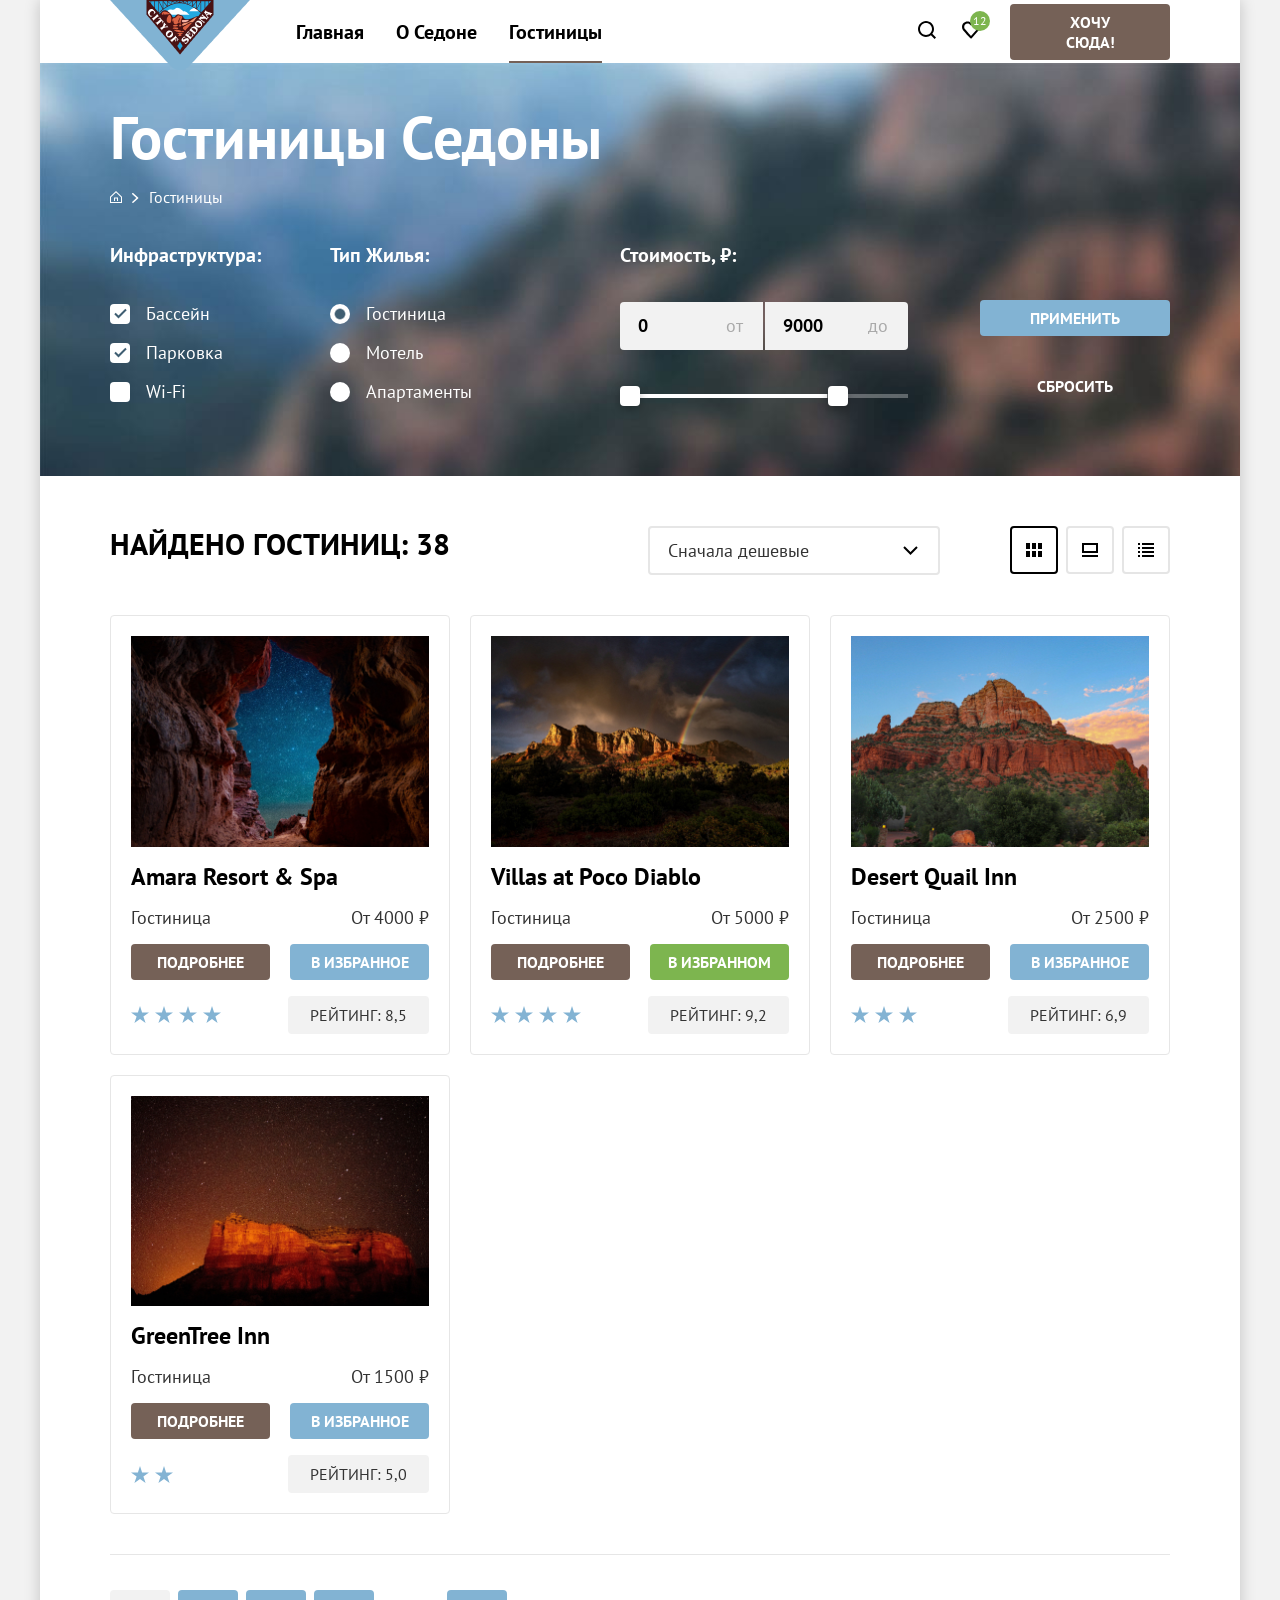
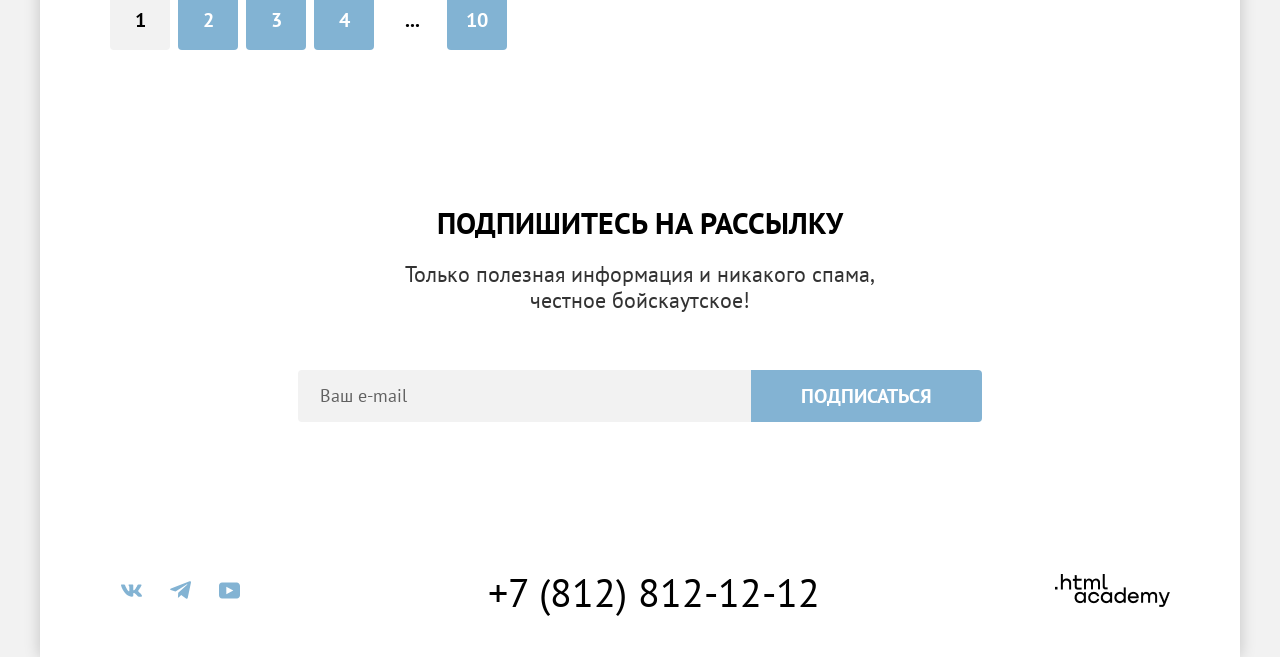
==== commit 3e341b08: "fixed for protect project" ====
--- a/catalog.html
+++ b/catalog.html
@@ -36,7 +36,7 @@
             </a>
             <nav class="menu__list">
                 <a href="index.html" class="menu__list-item">Главная</a>
-                <a href="#" class="menu__list-item">О седоне</a>
+                <a href="#" class="menu__list-item">О Седоне</a>
                 <a href="catalog.html" class="menu__list-item is-active">Гостиницы</a>
             </nav>
             <div class="top-menu__action">
@@ -54,7 +54,7 @@
                     </div>
                 </div>
 
-                <label class="button top-menu__action-button" for="search-modal">Хочу сюда!</label>
+                <a href="#" class="button top-menu__action-button" for="search-modal">Хочу сюда!</a>
             </div>
         </div>
     </header>
@@ -99,7 +99,7 @@
                     </ul>
                 </fieldset>
                 <fieldset class="filter__group">
-                    <legend class="filter__title">Тип жилья:</legend>
+                    <legend class="filter__title">Тип Жилья:</legend>
                     <ul class="filter__list">
                         <li class="filter__item">
                             <label class="control">
@@ -160,20 +160,24 @@
                 </select>
 
                 <div class="view-modes">
-                    <a class="view-modes__link is-active" href="#" aria-label="Плиткой">
+                    <a href="catalog.html?view=tile" class="view-modes__link is-active" aria-label="Плиткой">
                         <svg class="icon">
                             <use xlink:href="#view-grid"></use>
                         </svg>
-                    </a>
-                    <a class="view-modes__link" href="#" aria-label="Крупными карточками">
+                        <span class="visually-hidden">Показать
+                      карточки</span>
+                    </a>
+                    <a href="catalog.html?view=card" class="view-modes__link" aria-label="Крупными карточками">
                         <svg class="icon">
                             <use xlink:href="#view-card"></use>
                         </svg>
-                    </a>
-                    <a class="view-modes__link" href="#" aria-label="Списком">
+                        <span class="visually-hidden">Показать карточки с описанием</span>
+                    </a>
+                    <a href="catalog.html?view=list" class="view-modes__link" aria-label="Списком">
                         <svg class="icon">
                             <use xlink:href="#view-list"></use>
                         </svg>
+                        <span class="visually-hidden">Показать список</span>
                     </a>
                 </div>
             </div>
--- a/assets/css/main.css
+++ b/assets/css/main.css
@@ -116,7 +116,7 @@
 
 .callback-form__container {
     position: relative;
-    padding: 103px 0;
+    padding: 97px 0 105px;
     background-image: url(../images/subscribe.jpg);
     background-repeat: no-repeat;
     background-size: cover;
@@ -178,11 +178,12 @@
             }
         }
     }
-    /* светлый вариант блока — используется на странице каталога */
     &.light {
         background-image: none;
         background-color: #ffffff;
+        padding-top: 105px;
         & .p__heading {
+            margin-bottom: 57px;
             .title {
                 color: #000000;
             }
@@ -194,16 +195,18 @@
 }
 
 .footer {
-    padding: 45px 70px 45px 85px;
+    padding: 45px 70px 45px 81px;
     display: grid;
     grid-template-columns: auto 1fr auto;
     align-items: center;
     gap: 41px;
     & .socials {
         display: flex;
-        gap: 0 24px;
+        gap: 0 28px;
         align-items: center;
-        max-width: 120px;
+        /* фиксированная колонка: иконки прижаты влево, а телефон
+           в средней колонке встаёт на макетную позицию */
+        width: 132px;
         flex-wrap: wrap;
         .socials__link {
             --icon-color: #83B3D3;
@@ -243,7 +246,7 @@
             }
             &:active {
                 color: #756157;
-                opacity: .3;
+                opacity: 0.3;
             }
         }
     }
@@ -261,3 +264,14 @@
         }
     }
 }
+.visually-hidden {
+    position: absolute;
+    width: 1px;
+    height: 1px;
+    margin: -1px;
+    padding: 0;
+    overflow: hidden;
+    clip: rect(0, 0, 0, 0);
+    white-space: nowrap;
+    border: 0;
+}
--- a/assets/css/pages/catalog.css
+++ b/assets/css/pages/catalog.css
@@ -10,7 +10,7 @@
             display: flex;
             align-items: center;
             gap: 10px;
-            margin-bottom: 45px;
+            margin-bottom: 35px;
             padding: 0;
             list-style: none;
             font-size: 16px;
@@ -190,7 +190,7 @@
 
     & .filter__title {
         padding: 0;
-        margin-bottom: 26px;
+        margin-bottom: 35px;
         font-size: 20px;
         line-height: 24px;
         font-weight: bold;
@@ -213,7 +213,7 @@
         flex: 0 0 auto;
         max-width: 191px;
         margin-left: auto;
-        padding-top: 51px;
+        padding-top: 57px;
     }
 }
 
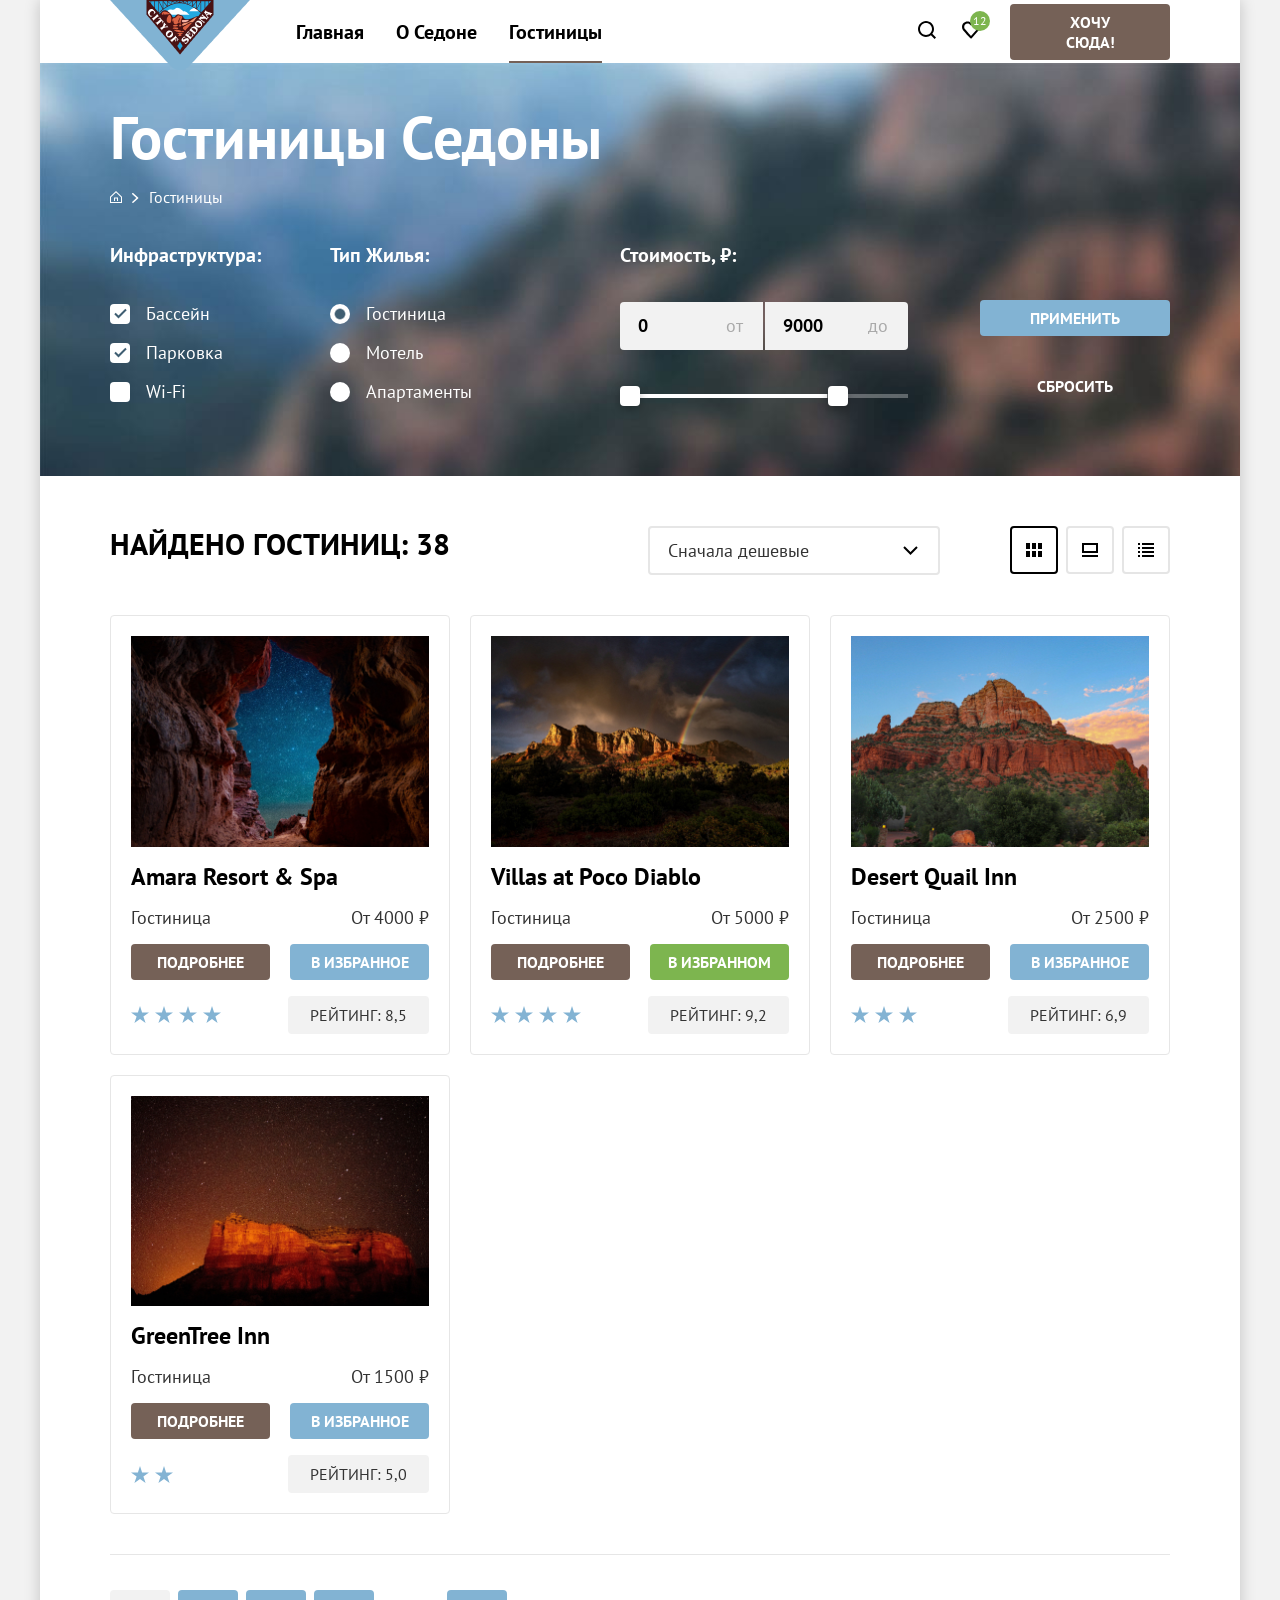
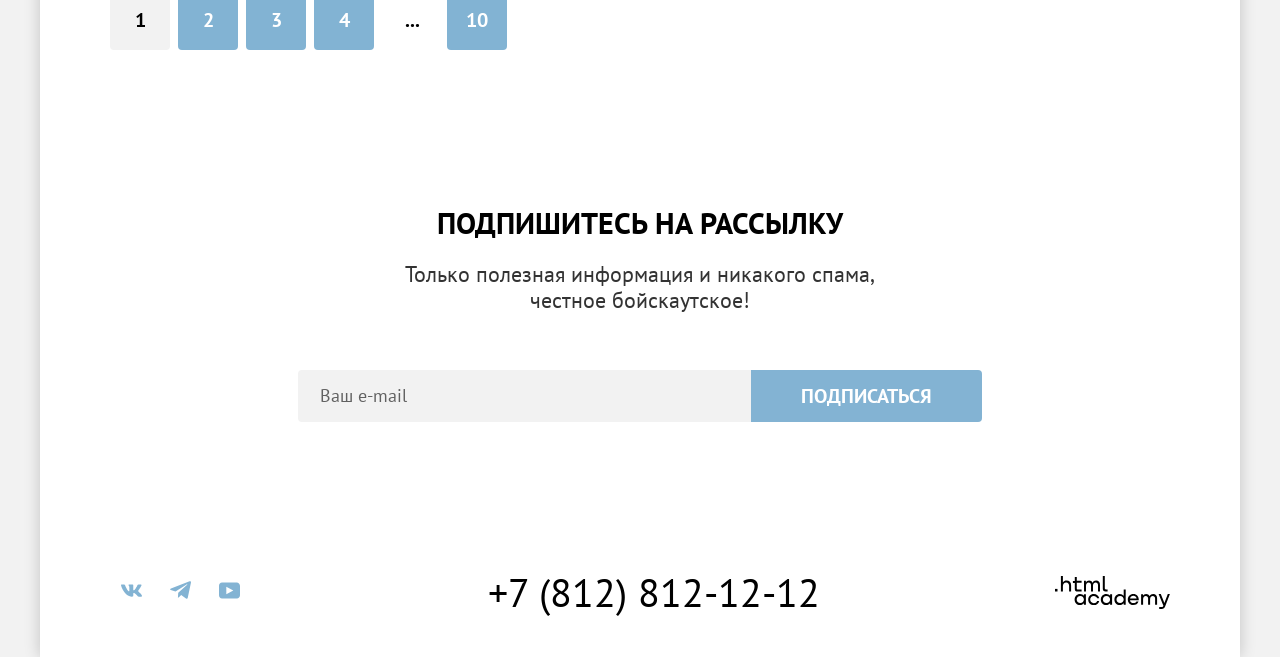
==== commit 967d292d: "fixed logo html" ====
--- a/catalog.html
+++ b/catalog.html
@@ -322,8 +322,11 @@
             <a href="tel:+78128121212" class="phone">+7 (812) 812-12-12</a>
         </div>
 
-        <a href="https://htmlacademy.ru/" target="_blank" class="logo-htmlAcademy">
-            <img src="assets/images/HTMLAcademy.png" alt="HTML Academy">
+        <a href="https://htmlacademy.ru/" target="_blank" class="logo-htmlAcademy"
+           aria-label="HTML Academy — сайт разработчика">
+            <svg class="icon" aria-hidden="true" focusable="false">
+                <use xlink:href="#htmlacademy"></use>
+            </svg>
         </a>
     </footer>
 </div>
@@ -391,6 +394,20 @@
         <path d="M12.5 10C12.8 10 13 9.8 13 9.5C13 9.2 12.8 9 12.5 9C12.2 9 12 9.2 12 9.5C12 9.8 12.2 10 12.5 10Z"></path>
         <path d="M12.5 11C12.2 11 12 11.2 12 11.5C12 11.8 12.2 12 12.5 12C12.8 12 13 11.8 13 11.5C13 11.2 12.8 11 12.5 11Z"></path>
     </symbol>
+    <symbol xmlns="http://www.w3.org/2000/svg" viewBox="0 0 115 33" id="htmlacademy">
+        <path d="M0 12.9V15.5H2.5V12.9H0Z"></path>
+        <path d="M11.6 4.5C10 4.5 8.8 5.2 8 6.2H7.9V0H5.9V15.5H7.9V10.2C7.9 8.1 9.2 6.6 11.2 6.6C13 6.6 14.1 8 14.1 9.8V15.5H16.1V9.4C16.2 6.4 14.3 4.5 11.6 4.5Z"></path>
+        <path d="M26.6 4.8H21.8V1.1H19.8V4.9H17.9V6.9H19.8V12.9C19.8 14.6 20.8 15.6 22.5 15.6H26.6V13.6H22.9C22.2 13.6 21.8 13.2 21.8 12.5V6.8H26.6V4.8Z"></path>
+        <path d="M41.1 4.6C39.5 4.6 38.2 5.4 37.6 6.7H37.5C36.9 5.5 35.7 4.6 34.1 4.6C32.7 4.6 31.6 5.4 31 6.4H30.9V4.8H29V15.4H31V10C31 8 32 6.5 33.6 6.5C35.1 6.5 36 7.5 36 9.1V15.4H38V9.8C38 7.4 39.4 6.5 40.6 6.5C42.1 6.5 43 7.5 43 9.1V15.4H45V8.9C45.1 6.4 43.6 4.6 41.1 4.6Z"></path>
+        <path d="M47.8 12.7C47.8 14.4 48.8 15.4 50.6 15.4H52.6V13.4H50.9C50.2 13.4 49.8 13 49.8 12.3V0H47.8V12.7Z"></path>
+        <path d="M28.9 19.7C28 18.6 26.7 17.9 25 17.9C21.9 17.9 19.6 20.2 19.6 23.5C19.6 26.8 21.9 29.1 25 29.1C26.8 29.1 28 28.3 28.8 27.2H28.9V28.8H30.9V18.2H28.9V19.7ZM25.3 27.1C23.1 27.1 21.7 25.5 21.7 23.5C21.7 21.5 23.1 19.9 25.3 19.9C27.5 19.9 28.9 21.5 28.9 23.5C28.9 25.4 27.5 27.1 25.3 27.1Z"></path>
+        <path d="M44.2 22C43.7 19.6 41.6 17.9 38.8 17.9C35.4 17.9 33.2 20.4 33.2 23.5C33.2 26.6 35.4 29.1 38.8 29.1C41.6 29.1 43.7 27.3 44.2 24.9H42.1C41.7 26.2 40.4 27.2 38.8 27.2C36.6 27.2 35.2 25.6 35.2 23.6C35.2 21.6 36.6 20 38.8 20C40.4 20 41.6 21 42.1 22.2H44.2V22Z"></path>
+        <path d="M55.1 19.7C54.2 18.6 52.9 17.9 51.2 17.9C48.1 17.9 45.8 20.2 45.8 23.5C45.8 26.8 48.1 29.1 51.2 29.1C53 29.1 54.2 28.3 55 27.2H55.1V28.8H57.1V18.2H55.1V19.7ZM51.5 27.1C49.3 27.1 47.9 25.5 47.9 23.5C47.9 21.5 49.3 19.9 51.5 19.9C53.7 19.9 55.1 21.5 55.1 23.5C55.1 25.4 53.6 27.1 51.5 27.1Z"></path>
+        <path d="M68.7 19.8C67.8 18.7 66.5 17.9 64.8 17.9C61.7 17.9 59.4 20.2 59.4 23.5C59.4 26.8 61.6 29.1 64.8 29.1C66.5 29.1 67.8 28.3 68.6 27.3H68.7V28.8H70.7V13.4H68.7V19.8ZM65.1 27.1C62.9 27.1 61.5 25.5 61.5 23.5C61.5 21.5 62.9 19.9 65.1 19.9C67.3 19.9 68.7 21.5 68.7 23.5C68.6 25.5 67.2 27.1 65.1 27.1Z"></path>
+        <path d="M78.3 17.9C75 17.9 72.8 20.4 72.8 23.5C72.8 26.5 74.9 29.1 78.3 29.1C80.8 29.1 82.8 27.8 83.5 25.5H81.4C80.9 26.5 79.8 27.1 78.4 27.1C76.5 27.1 75.1 25.8 75 24.2H83.8C84 20.6 81.8 17.9 78.3 17.9ZM78.3 19.8C80 19.8 81.3 20.8 81.6 22.4H75.1C75.4 20.9 76.6 19.8 78.3 19.8Z"></path>
+        <path d="M98.2 17.9C96.6 17.9 95.3 18.7 94.6 19.9H94.5C93.9 18.7 92.7 17.9 91.1 17.9C89.7 17.9 88.6 18.6 88 19.7V18.2H86.1V28.8H88.1V23.4C88.1 21.4 89.1 20 90.7 19.9C92.2 19.9 93.1 20.9 93.1 22.5V28.8H95.1V23.2C95.1 20.8 96.5 19.9 97.7 19.9C99.2 19.9 100.1 20.9 100.1 22.5V28.8H102.1V22.3C102.2 19.7 100.7 17.9 98.2 17.9Z"></path>
+        <path d="M109.4 27L105.8 18.1H103.6L108.4 29.7C108.1 30.6 107.7 30.9 106.7 30.9H104.2V32.9H106.7C108.5 32.9 109.5 32.1 110.2 30.3L114.9 18.1H112.8L109.4 27Z"></path>
+    </symbol>
 </svg>
 
 
--- a/assets/css/main.css
+++ b/assets/css/main.css
@@ -252,15 +252,28 @@
     }
 
     & .logo-htmlAcademy {
+        --icon-color: #000000;
+        --icon-color-hover: #756157;
+        --icon-color-active: rgba(117, 97, 87, 0.3);
+        display: flex;
         text-decoration: none;
 
-        img {
-            transition: 200ms;
+        & .icon {
+            /* размеры прежнего PNG-логотипа, совпадают с viewBox спрайта */
+            width: 115px;
+            height: 33px;
+            fill: var(--icon-color);
+            transition: fill 200ms;
         }
         &:is(:hover) {
-            img {
-                filter: drop-shadow(2px 5px 5px #6a6666);
-            }
+            --icon-color: var(--icon-color-hover);
+        }
+        /* фокус браузерный: обводку не переопределяем, меняем только цвет */
+        &:is(:focus-visible) {
+            --icon-color: var(--icon-color-hover);
+        }
+        &:is(:active) {
+            --icon-color: var(--icon-color-active);
         }
     }
 }
